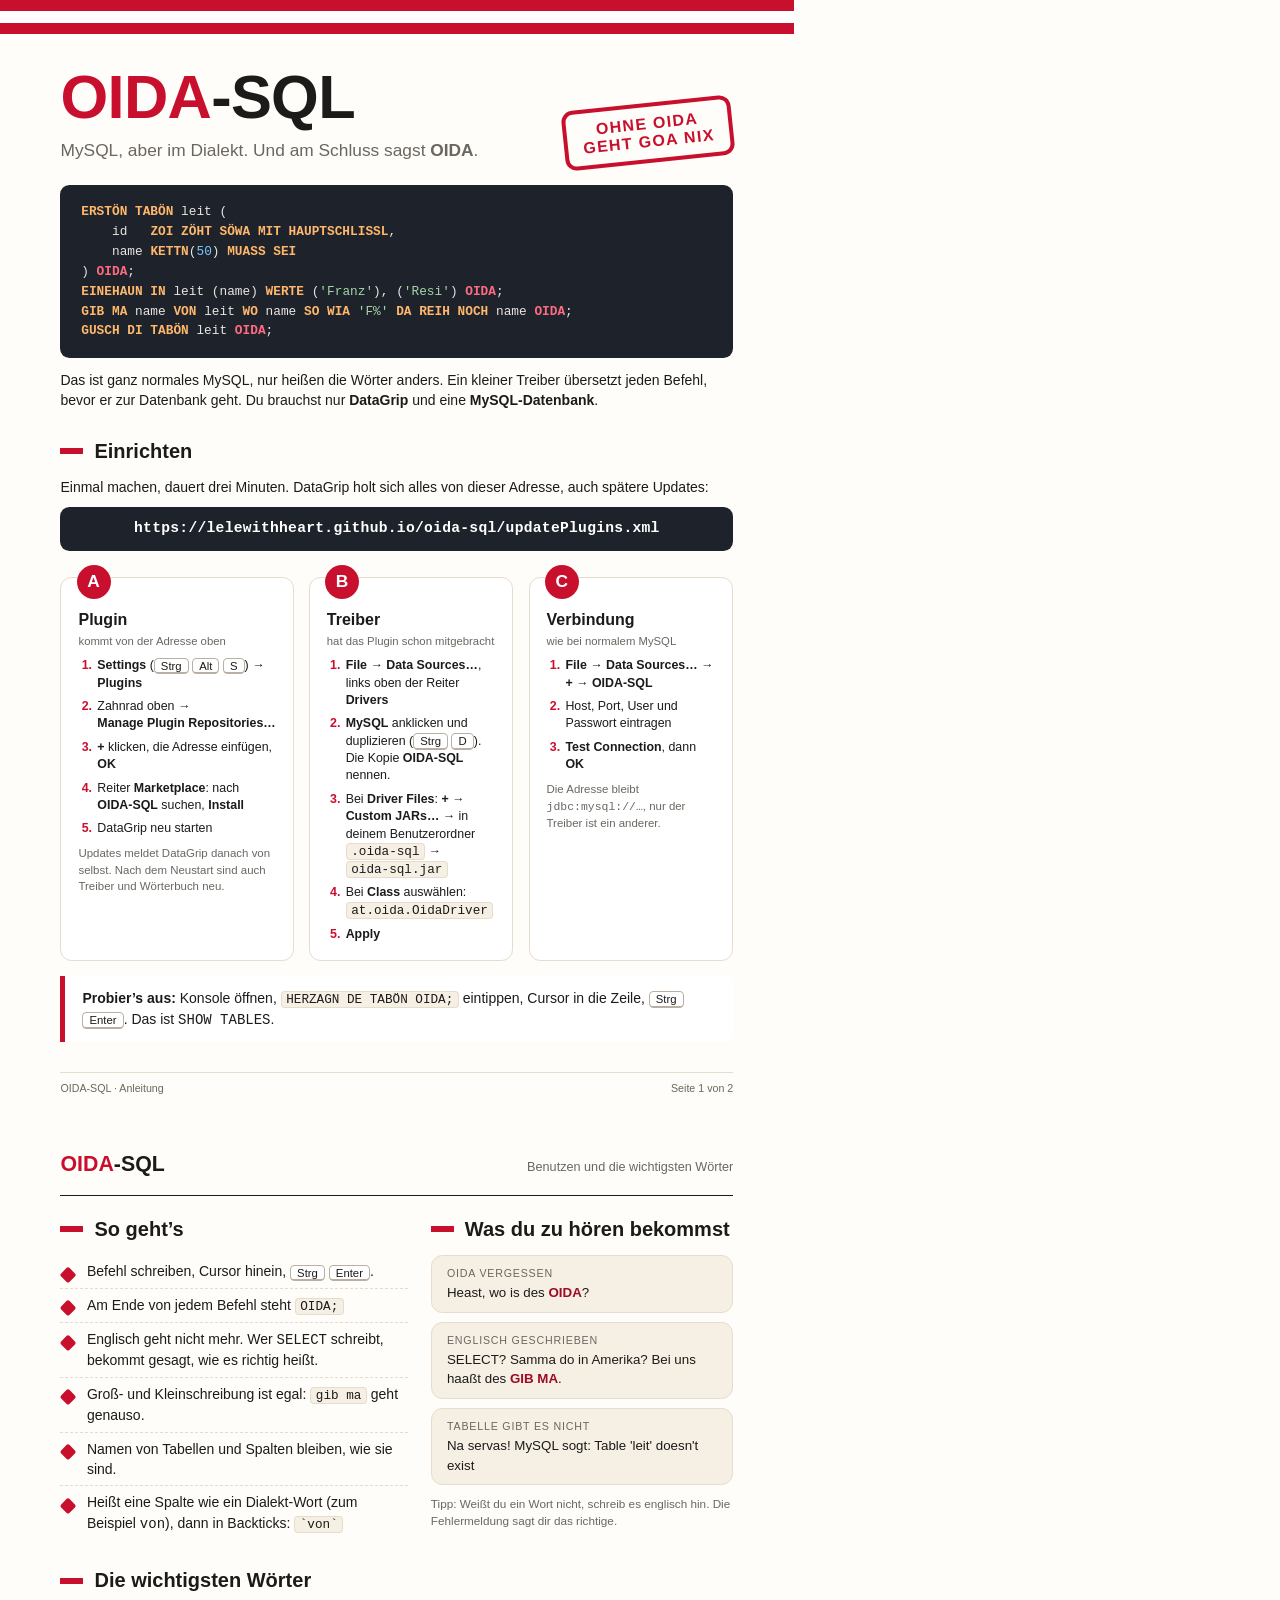
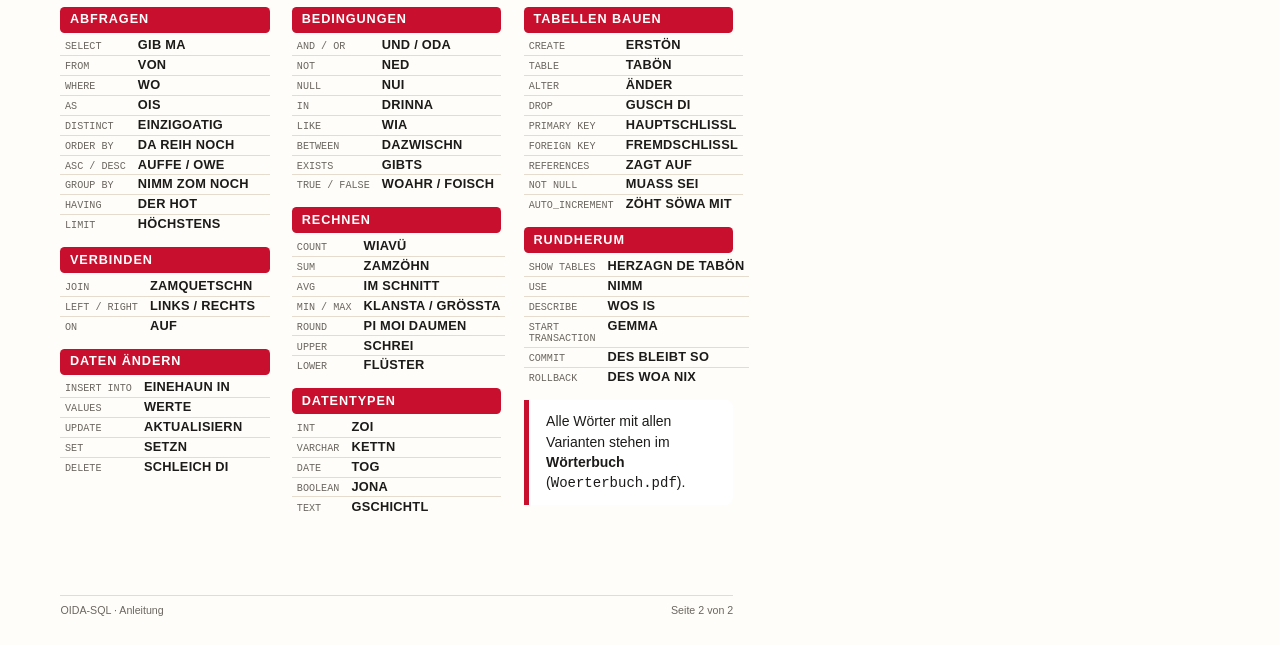
==== doku/anleitung.html @ 846abcba "Version 1.2.0: Plugin bringt den Treiber mit, Updates ueber eigene Adresse Co-Authored-By: Claude Fa" ====
<!doctype html>
<html lang="de">
<head>
<meta charset="utf-8">
<title>OIDA-SQL – Anleitung</title>
<link rel="stylesheet" href="stil.css">
</head>
<body>

<!-- ===================================================== Seite 1 -->
<div class="seite">
  <div class="fahne"></div>

  <div class="kopf">
    <div>
      <h1><span>OIDA</span>-SQL</h1>
      <div class="unter">MySQL, aber im Dialekt. Und am Schluss sagst <b>OIDA</b>.</div>
    </div>
    <div class="stempel">Ohne OIDA<br>geht goa nix</div>
  </div>

<pre class="sql"><span class="w">ERSTÖN TABÖN</span> leit (
    id   <span class="w">ZOI ZÖHT SÖWA MIT HAUPTSCHLISSL</span>,
    name <span class="w">KETTN</span>(<span class="z">50</span>) <span class="w">MUASS SEI</span>
) <span class="o">OIDA</span>;
<span class="w">EINEHAUN IN</span> leit (name) <span class="w">WERTE</span> (<span class="t">'Franz'</span>), (<span class="t">'Resi'</span>) <span class="o">OIDA</span>;
<span class="w">GIB MA</span> name <span class="w">VON</span> leit <span class="w">WO</span> name <span class="w">SO WIA</span> <span class="t">'F%'</span> <span class="w">DA REIH NOCH</span> name <span class="o">OIDA</span>;
<span class="w">GUSCH DI TABÖN</span> leit <span class="o">OIDA</span>;</pre>

  <p>Das ist ganz normales MySQL, nur heißen die Wörter anders. Ein kleiner Treiber übersetzt jeden Befehl,
     bevor er zur Datenbank geht. Du brauchst nur <b>DataGrip</b> und eine <b>MySQL-Datenbank</b>.</p>

  <h2>Einrichten</h2>
  <p>Einmal machen, dauert drei Minuten. DataGrip holt sich alles von dieser Adresse, auch spätere Updates:</p>
  <div class="adresse">https://lelewithheart.github.io/oida-sql/updatePlugins.xml</div>

  <div class="karten" style="margin-top: 7mm;">
    <div class="karte">
      <div class="buchstabe">A</div>
      <h3>Plugin</h3>
      <div class="datei">kommt von der Adresse oben</div>
      <ol>
        <li><span class="weg">Settings</span> (<kbd>Strg</kbd> <kbd>Alt</kbd> <kbd>S</kbd>) → <span class="weg">Plugins</span></li>
        <li>Zahnrad oben → <span class="weg">Manage Plugin Repositories…</span></li>
        <li><b>+</b> klicken, die Adresse einfügen, <span class="weg">OK</span></li>
        <li>Reiter <span class="weg">Marketplace</span>: nach <b>OIDA-SQL</b> suchen, <span class="weg">Install</span></li>
        <li>DataGrip neu starten</li>
      </ol>
      <p style="font-size: 8.6pt; color: var(--grau); margin: 2mm 0 0 0;">Updates meldet DataGrip danach von selbst.
         Nach dem Neustart sind auch Treiber und Wörterbuch neu.</p>
    </div>

    <div class="karte">
      <div class="buchstabe">B</div>
      <h3>Treiber</h3>
      <div class="datei">hat das Plugin schon mitgebracht</div>
      <ol>
        <li><span class="weg">File → Data Sources…</span>, links oben der Reiter <span class="weg">Drivers</span></li>
        <li><b>MySQL</b> anklicken und duplizieren (<kbd>Strg</kbd> <kbd>D</kbd>). Die Kopie <b>OIDA-SQL</b> nennen.</li>
        <li>Bei <span class="weg">Driver Files</span>: <b>+</b> → <span class="weg">Custom JARs…</span> → in deinem Benutzerordner
            <code>.oida-sql</code> → <code>oida-sql.jar</code></li>
        <li>Bei <span class="weg">Class</span> auswählen:<br><code>at.oida.OidaDriver</code></li>
        <li><span class="weg">Apply</span></li>
      </ol>
    </div>

    <div class="karte">
      <div class="buchstabe">C</div>
      <h3>Verbindung</h3>
      <div class="datei">wie bei normalem MySQL</div>
      <ol>
        <li><span class="weg">File → Data Sources…</span> → <b>+</b> → <b>OIDA-SQL</b></li>
        <li>Host, Port, User und Passwort eintragen</li>
        <li><span class="weg">Test Connection</span>, dann <span class="weg">OK</span></li>
      </ol>
      <p style="font-size: 8.6pt; color: var(--grau); margin: 2mm 0 0 0;">Die Adresse bleibt <span class="mono">jdbc:mysql://…</span>,
         nur der Treiber ist ein anderer.</p>
    </div>
  </div>

  <div class="hinweis">
    <b>Probier’s aus:</b> Konsole öffnen, <code>HERZAGN DE TABÖN OIDA;</code> eintippen, Cursor in die Zeile,
    <kbd>Strg</kbd> <kbd>Enter</kbd>. Das ist <span class="mono">SHOW TABLES</span>.
  </div>

  <div class="fuss"><span>OIDA-SQL · Anleitung</span><span>Seite 1 von 2</span></div>
</div>

<!-- ===================================================== Seite 2 -->
<div class="seite">
  <div class="kopf-klein">
    <div class="titel"><span>OIDA</span>-SQL</div>
    <div class="rechts">Benutzen und die wichtigsten Wörter</div>
  </div>

  <div class="zwei">
    <div>
      <h2 style="margin-top: 0;">So geht’s</h2>
      <ul class="regeln">
        <li>Befehl schreiben, Cursor hinein, <kbd>Strg</kbd> <kbd>Enter</kbd>.</li>
        <li>Am Ende von jedem Befehl steht <code>OIDA;</code></li>
        <li>Englisch geht nicht mehr. Wer <span class="mono">SELECT</span> schreibt, bekommt gesagt, wie es richtig heißt.</li>
        <li>Groß- und Kleinschreibung ist egal: <code>gib ma</code> geht genauso.</li>
        <li>Namen von Tabellen und Spalten bleiben, wie sie sind.</li>
        <li>Heißt eine Spalte wie ein Dialekt-Wort (zum Beispiel <span class="mono">von</span>), dann in Backticks: <code>`von`</code></li>
      </ul>
    </div>
    <div>
      <h2 style="margin-top: 0;">Was du zu hören bekommst</h2>
      <div class="blasen">
        <div class="blase"><span class="wann">OIDA vergessen</span>Heast, wo is des <b>OIDA</b>?</div>
        <div class="blase"><span class="wann">Englisch geschrieben</span>SELECT? Samma do in Amerika? Bei uns haaßt des <b>GIB MA</b>.</div>
        <div class="blase"><span class="wann">Tabelle gibt es nicht</span>Na servas! MySQL sogt: Table 'leit' doesn't exist</div>
      </div>
      <p style="font-size: 8.8pt; color: var(--grau); margin-top: 2.5mm;">Tipp: Weißt du ein Wort nicht, schreib es englisch hin.
         Die Fehlermeldung sagt dir das richtige.</p>
    </div>
  </div>

  <h2>Die wichtigsten Wörter</h2>
  <div class="reihe3 spick">
<div>
    <div class="gruppe">
      <h3>Abfragen</h3>
      <table class="woerter">
        <tr><td class="en">SELECT</td><td class="oida">GIB MA</td></tr>
        <tr><td class="en">FROM</td><td class="oida">VON</td></tr>
        <tr><td class="en">WHERE</td><td class="oida">WO</td></tr>
        <tr><td class="en">AS</td><td class="oida">OIS</td></tr>
        <tr><td class="en">DISTINCT</td><td class="oida">EINZIGOATIG</td></tr>
        <tr><td class="en">ORDER BY</td><td class="oida">DA REIH NOCH</td></tr>
        <tr><td class="en">ASC / DESC</td><td class="oida">AUFFE / OWE</td></tr>
        <tr><td class="en">GROUP BY</td><td class="oida">NIMM ZOM NOCH</td></tr>
        <tr><td class="en">HAVING</td><td class="oida">DER HOT</td></tr>
        <tr><td class="en">LIMIT</td><td class="oida">HÖCHSTENS</td></tr>
      </table>
    </div>
    <div class="gruppe">
      <h3>Verbinden</h3>
      <table class="woerter">
        <tr><td class="en">JOIN</td><td class="oida">ZAMQUETSCHN</td></tr>
        <tr><td class="en">LEFT / RIGHT</td><td class="oida">LINKS / RECHTS</td></tr>
        <tr><td class="en">ON</td><td class="oida">AUF</td></tr>
      </table>
    </div>
    <div class="gruppe">
      <h3>Daten ändern</h3>
      <table class="woerter">
        <tr><td class="en">INSERT INTO</td><td class="oida">EINEHAUN IN</td></tr>
        <tr><td class="en">VALUES</td><td class="oida">WERTE</td></tr>
        <tr><td class="en">UPDATE</td><td class="oida">AKTUALISIERN</td></tr>
        <tr><td class="en">SET</td><td class="oida">SETZN</td></tr>
        <tr><td class="en">DELETE</td><td class="oida">SCHLEICH DI</td></tr>
      </table>
    </div>
</div>
<div>
    <div class="gruppe">
      <h3>Bedingungen</h3>
      <table class="woerter">
        <tr><td class="en">AND / OR</td><td class="oida">UND / ODA</td></tr>
        <tr><td class="en">NOT</td><td class="oida">NED</td></tr>
        <tr><td class="en">NULL</td><td class="oida">NUI</td></tr>
        <tr><td class="en">IN</td><td class="oida">DRINNA</td></tr>
        <tr><td class="en">LIKE</td><td class="oida">WIA</td></tr>
        <tr><td class="en">BETWEEN</td><td class="oida">DAZWISCHN</td></tr>
        <tr><td class="en">EXISTS</td><td class="oida">GIBTS</td></tr>
        <tr><td class="en">TRUE / FALSE</td><td class="oida">WOAHR / FOISCH</td></tr>
      </table>
    </div>
    <div class="gruppe">
      <h3>Rechnen</h3>
      <table class="woerter">
        <tr><td class="en">COUNT</td><td class="oida">WIAVÜ</td></tr>
        <tr><td class="en">SUM</td><td class="oida">ZAMZÖHN</td></tr>
        <tr><td class="en">AVG</td><td class="oida">IM SCHNITT</td></tr>
        <tr><td class="en">MIN / MAX</td><td class="oida">KLANSTA / GRÖSSTA</td></tr>
        <tr><td class="en">ROUND</td><td class="oida">PI MOI DAUMEN</td></tr>
        <tr><td class="en">UPPER</td><td class="oida">SCHREI</td></tr>
        <tr><td class="en">LOWER</td><td class="oida">FLÜSTER</td></tr>
      </table>
    </div>
    <div class="gruppe">
      <h3>Datentypen</h3>
      <table class="woerter">
        <tr><td class="en">INT</td><td class="oida">ZOI</td></tr>
        <tr><td class="en">VARCHAR</td><td class="oida">KETTN</td></tr>
        <tr><td class="en">DATE</td><td class="oida">TOG</td></tr>
        <tr><td class="en">BOOLEAN</td><td class="oida">JONA</td></tr>
        <tr><td class="en">TEXT</td><td class="oida">GSCHICHTL</td></tr>
      </table>
    </div>
</div>
<div>
    <div class="gruppe">
      <h3>Tabellen bauen</h3>
      <table class="woerter">
        <tr><td class="en">CREATE</td><td class="oida">ERSTÖN</td></tr>
        <tr><td class="en">TABLE</td><td class="oida">TABÖN</td></tr>
        <tr><td class="en">ALTER</td><td class="oida">ÄNDER</td></tr>
        <tr><td class="en">DROP</td><td class="oida">GUSCH DI</td></tr>
        <tr><td class="en">PRIMARY KEY</td><td class="oida">HAUPTSCHLISSL</td></tr>
        <tr><td class="en">FOREIGN KEY</td><td class="oida">FREMDSCHLISSL</td></tr>
        <tr><td class="en">REFERENCES</td><td class="oida">ZAGT AUF</td></tr>
        <tr><td class="en">NOT NULL</td><td class="oida">MUASS SEI</td></tr>
        <tr><td class="en">AUTO_INCREMENT</td><td class="oida">ZÖHT SÖWA MIT</td></tr>
      </table>
    </div>
    <div class="gruppe">
      <h3>Rundherum</h3>
      <table class="woerter">
        <tr><td class="en">SHOW TABLES</td><td class="oida">HERZAGN DE TABÖN</td></tr>
        <tr><td class="en">USE</td><td class="oida">NIMM</td></tr>
        <tr><td class="en">DESCRIBE</td><td class="oida">WOS IS</td></tr>
        <tr><td class="en um">START TRANSACTION</td><td class="oida">GEMMA</td></tr>
        <tr><td class="en">COMMIT</td><td class="oida">DES BLEIBT SO</td></tr>
        <tr><td class="en">ROLLBACK</td><td class="oida">DES WOA NIX</td></tr>
      </table>
    </div>
    <div class="hinweis" style="margin-top:1mm">Alle Wörter mit allen Varianten stehen im <b>Wörterbuch</b> (<span class="mono">Woerterbuch.pdf</span>).</div>
</div>
</div>

    <div class="fuss"><span>OIDA-SQL · Anleitung</span><span>Seite 2 von 2</span></div>
</div>

</body>
</html>
---- doku/stil.css ----
/* Gemeinsames Aussehen für Anleitung und Wörterbuch (wird mit Edge als PDF gedruckt). */
@page { size: A4; margin: 0; }

:root {
  --rot: #c8102e;
  --rot-dunkel: #9d0c24;
  --tinte: #1c1b1a;
  --grau: #6b6660;
  --papier: #fffdf9;
  --creme: #f6efe4;
  --linie: #e6dccd;
  --code-bg: #1e222b;
  --code-text: #e8e6e1;
  --code-wort: #ffb86b;
  --code-oida: #ff6b81;
  --code-text-gruen: #a5d6a7;
  --code-zahl: #82c8ff;
}

* { box-sizing: border-box; -webkit-print-color-adjust: exact; print-color-adjust: exact; }

html, body { margin: 0; padding: 0; }

body {
  font-family: "Segoe UI", "Helvetica Neue", Arial, sans-serif;
  font-size: 10.5pt;
  line-height: 1.45;
  color: var(--tinte);
  background: var(--papier);
}

.seite {
  width: 210mm;
  min-height: 297mm;
  padding: 0 16mm 14mm 16mm;
  position: relative;
  page-break-after: always;
  break-after: page;
  background: var(--papier);
}
.seite:last-child { page-break-after: auto; break-after: auto; }

/* Rot-weiß-roter Streifen ganz oben */
.fahne { height: 9mm; margin: 0 -16mm; background: linear-gradient(to bottom, var(--rot) 0 33.3%, #fff 33.3% 66.6%, var(--rot) 66.6% 100%); }

.kopf { padding: 9mm 0 6mm 0; display: flex; align-items: flex-end; justify-content: space-between; gap: 8mm; }
.kopf h1 {
  font-family: "Bahnschrift", "Segoe UI Semibold", "Arial Narrow", sans-serif;
  font-size: 46pt; line-height: 0.95; margin: 0; letter-spacing: -0.5pt; font-weight: 700;
}
.kopf h1 span { color: var(--rot); }
.kopf .unter { font-size: 13pt; color: var(--grau); margin-top: 3mm; }
.stempel {
  flex: none; border: 1.2mm solid var(--rot); color: var(--rot); border-radius: 3mm;
  padding: 2mm 4mm; font-family: "Bahnschrift", "Segoe UI Semibold", sans-serif; font-weight: 700;
  font-size: 12pt; text-transform: uppercase; letter-spacing: 1pt; transform: rotate(-6deg); text-align: center; line-height: 1.15;
}

.kopf-klein { display: flex; align-items: baseline; justify-content: space-between; padding: 7mm 0 4mm 0; border-bottom: 0.4mm solid var(--tinte); margin-bottom: 5mm; }
.kopf-klein .titel { font-family: "Bahnschrift", "Segoe UI Semibold", sans-serif; font-weight: 700; font-size: 16pt; }
.kopf-klein .titel span { color: var(--rot); }
.kopf-klein .rechts { color: var(--grau); font-size: 9.5pt; }

h2 {
  font-family: "Bahnschrift", "Segoe UI Semibold", sans-serif; font-size: 15pt; font-weight: 700;
  margin: 7mm 0 3mm 0; display: flex; align-items: center; gap: 3mm;
}
h2::before { content: ""; width: 6mm; height: 1.6mm; background: var(--rot); display: inline-block; }
h3 { font-size: 10.5pt; margin: 0 0 1.5mm 0; }
p { margin: 0 0 2.5mm 0; }

code, .mono { font-family: "Cascadia Mono", "Cascadia Code", Consolas, "Courier New", monospace; }
code { background: var(--creme); border: 0.2mm solid var(--linie); border-radius: 1mm; padding: 0 1.2mm; font-size: 9.5pt; white-space: nowrap; }
kbd {
  font-family: "Segoe UI", sans-serif; font-size: 8.5pt; background: #fff; border: 0.25mm solid #b9b0a3;
  border-bottom-width: 0.7mm; border-radius: 1.2mm; padding: 0.2mm 1.6mm; white-space: nowrap;
}
.weg { font-weight: 600; white-space: nowrap; }

/* Dunkler Code-Kasten */
pre.sql {
  font-family: "Cascadia Mono", "Cascadia Code", Consolas, monospace; font-size: 9.6pt; line-height: 1.55;
  background: var(--code-bg); color: var(--code-text); border-radius: 2.5mm; padding: 4.5mm 5.5mm; margin: 0 0 3mm 0;
  white-space: pre-wrap; break-inside: avoid;
}
pre.sql .w { color: var(--code-wort); font-weight: 600; }
pre.sql .o { color: var(--code-oida); font-weight: 700; }
pre.sql .t { color: var(--code-text-gruen); }
pre.sql .z { color: var(--code-zahl); }
pre.sql .k { color: #8b93a3; font-style: italic; }

/* Karten für die Einrichtung */
.karten { display: grid; grid-template-columns: 1fr 1fr 1fr; gap: 4mm; }
.karte { background: #fff; border: 0.3mm solid var(--linie); border-radius: 3mm; padding: 4mm 4.5mm 3mm 4.5mm; break-inside: avoid; position: relative; }
.karte .buchstabe {
  position: absolute; top: -3.5mm; left: 4mm; width: 9mm; height: 9mm; border-radius: 50%;
  background: var(--rot); color: #fff; font-family: "Bahnschrift", sans-serif; font-weight: 700; font-size: 13pt;
  display: flex; align-items: center; justify-content: center;
}
.karte h3 { margin: 4mm 0 0.5mm 0; font-size: 12pt; font-family: "Bahnschrift", "Segoe UI Semibold", sans-serif; }
.karte .datei { color: var(--grau); font-size: 8.5pt; margin-bottom: 2mm; }
.karte ol { margin: 0; padding-left: 4.5mm; font-size: 9.3pt; line-height: 1.4; }
.karte ol li { margin-bottom: 1.6mm; padding-left: 0.5mm; }
.karte ol li::marker { color: var(--rot); font-weight: 700; }

.zwei { display: grid; grid-template-columns: 1.15fr 1fr; gap: 6mm; align-items: start; }

ul.regeln { list-style: none; margin: 0; padding: 0; }
ul.regeln li { padding: 1.6mm 0 1.6mm 7mm; position: relative; border-bottom: 0.2mm dashed var(--linie); }
ul.regeln li:last-child { border-bottom: none; }
ul.regeln li::before { content: ""; position: absolute; left: 0.5mm; top: 3.6mm; width: 3.2mm; height: 3.2mm; background: var(--rot); border-radius: 0.6mm; transform: rotate(45deg); }

/* Fehlermeldungen als Sprechblasen */
.blasen { display: flex; flex-direction: column; gap: 2.5mm; }
.blase { background: var(--creme); border-radius: 3mm; padding: 2.5mm 4mm; font-size: 10pt; position: relative; border: 0.2mm solid var(--linie); break-inside: avoid; }
.blase .wann { display: block; font-size: 8pt; color: var(--grau); text-transform: uppercase; letter-spacing: 0.6pt; margin-bottom: 0.5mm; }
.blase b { color: var(--rot-dunkel); }

/* Die Update-Adresse zum Abtippen oder Kopieren */
.adresse {
  font-family: "Cascadia Mono", "Cascadia Code", Consolas, monospace; font-size: 11pt; font-weight: 600;
  background: var(--code-bg); color: #fff; border-radius: 2.5mm; padding: 3mm 5mm; text-align: center;
  letter-spacing: 0.2pt; break-inside: avoid;
}

.hinweis { background: #fff; border-left: 1.5mm solid var(--rot); padding: 3mm 4.5mm; border-radius: 0 2mm 2mm 0; margin: 4mm 0 0 0; break-inside: avoid; }

.fuss { position: absolute; left: 16mm; right: 16mm; bottom: 7mm; display: flex; justify-content: space-between; font-size: 8pt; color: var(--grau); border-top: 0.2mm solid var(--linie); padding-top: 2mm; }

/* Tabellen (Spickzettel und Wörterbuch) */
table.woerter { width: 100%; border-collapse: collapse; font-size: 9.3pt; }
table.woerter td { padding: 0.7mm 1.5mm; line-height: 1.2; vertical-align: baseline; border-bottom: 0.2mm solid var(--linie); }
table.woerter tr:last-child td { border-bottom: none; }
table.woerter td.en { font-family: "Cascadia Mono", Consolas, monospace; font-size: 8.4pt; color: var(--grau); width: 36%; white-space: nowrap; }

/* Spickzettel in der Anleitung: drei feste Spalten, etwas enger gesetzt */
.reihe3 { display: flex; gap: 6mm; align-items: flex-start; }
.reihe3 > div { flex: 1 1 0; min-width: 0; }
.spick .gruppe { margin-bottom: 3.5mm; }
.spick .gruppe h3 { font-size: 9.5pt; padding: 1mm 2.5mm; }
.spick table.woerter td { padding: 0.55mm 1.2mm; line-height: 1.15; }
/* Das Dialekt-Wort bleibt in einer Zeile. Nur besonders lange englische Einträge (Klasse "um") dürfen umbrechen. */
.spick table.woerter td.en { width: 1%; padding-right: 2mm; font-size: 7.6pt; }
.spick table.woerter td.en.um { white-space: normal; }
.spick table.woerter td.oida { font-size: 9.6pt; white-space: nowrap; }
table.woerter td.oida { font-family: "Bahnschrift", "Segoe UI Semibold", sans-serif; font-weight: 600; font-size: 10pt; letter-spacing: 0.2pt; }
table.woerter td.oida .oder { color: var(--grau); font-weight: 400; font-family: "Segoe UI", sans-serif; font-size: 8pt; padding: 0 1mm; }
table.woerter td.oida .auch { color: var(--grau); font-weight: 400; font-family: "Segoe UI", sans-serif; font-size: 7.6pt; margin-left: 1.5mm; }

.spalten { column-count: 2; column-gap: 8mm; }
.spalten-3 { column-count: 3; column-gap: 6mm; }
.gruppe { break-inside: avoid; margin: 0 0 5mm 0; }
.gruppe h3 {
  font-family: "Bahnschrift", "Segoe UI Semibold", sans-serif; font-size: 10.5pt; text-transform: uppercase; letter-spacing: 0.7pt;
  color: #fff; background: var(--rot); padding: 1.2mm 2.5mm; border-radius: 1.2mm; margin: 0 0 1mm 0;
}
.gruppe.hell h3 { background: var(--tinte); }

table.abc { width: 100%; border-collapse: collapse; font-size: 8.6pt; }
table.abc td { padding: 0.4mm 1mm; line-height: 1.2; border-bottom: 0.15mm solid var(--linie); vertical-align: baseline; }
table.abc td.oida { font-family: "Bahnschrift", "Segoe UI Semibold", sans-serif; font-weight: 600; font-size: 8.6pt; }
/* Das englische Wort darf umbrechen, damit in schmalen Spalten nichts übereinander läuft */
table.abc td.en { font-family: "Cascadia Mono", Consolas, monospace; font-size: 7.4pt; color: var(--grau); text-align: right; overflow-wrap: anywhere; }
.anfang { font-family: "Bahnschrift", sans-serif; font-weight: 700; color: var(--rot); font-size: 11.5pt; line-height: 1.2; margin: 3mm 0 0.5mm 0; break-after: avoid; }

/* Abc-Teil des Wörterbuchs: eine Zeile je Wort. Passt das englische Wort nicht mehr daneben,
   rutscht es als Ganzes in die nächste Zeile (kein Umbruch mitten im Wort). */
.abcblock { break-inside: avoid; }
.abcblock .z { display: flex; flex-wrap: wrap; justify-content: space-between; align-items: baseline; gap: 0 2mm;
  padding: 0.3mm 1mm; border-bottom: 0.15mm solid var(--linie); line-height: 1.2; }
.abcblock .o { font-family: "Bahnschrift", "Segoe UI Semibold", sans-serif; font-weight: 600; font-size: 8.3pt; }
.abcblock .e { font-family: "Cascadia Mono", Consolas, monospace; font-size: 7.2pt; color: var(--grau); white-space: nowrap; margin-left: auto; }
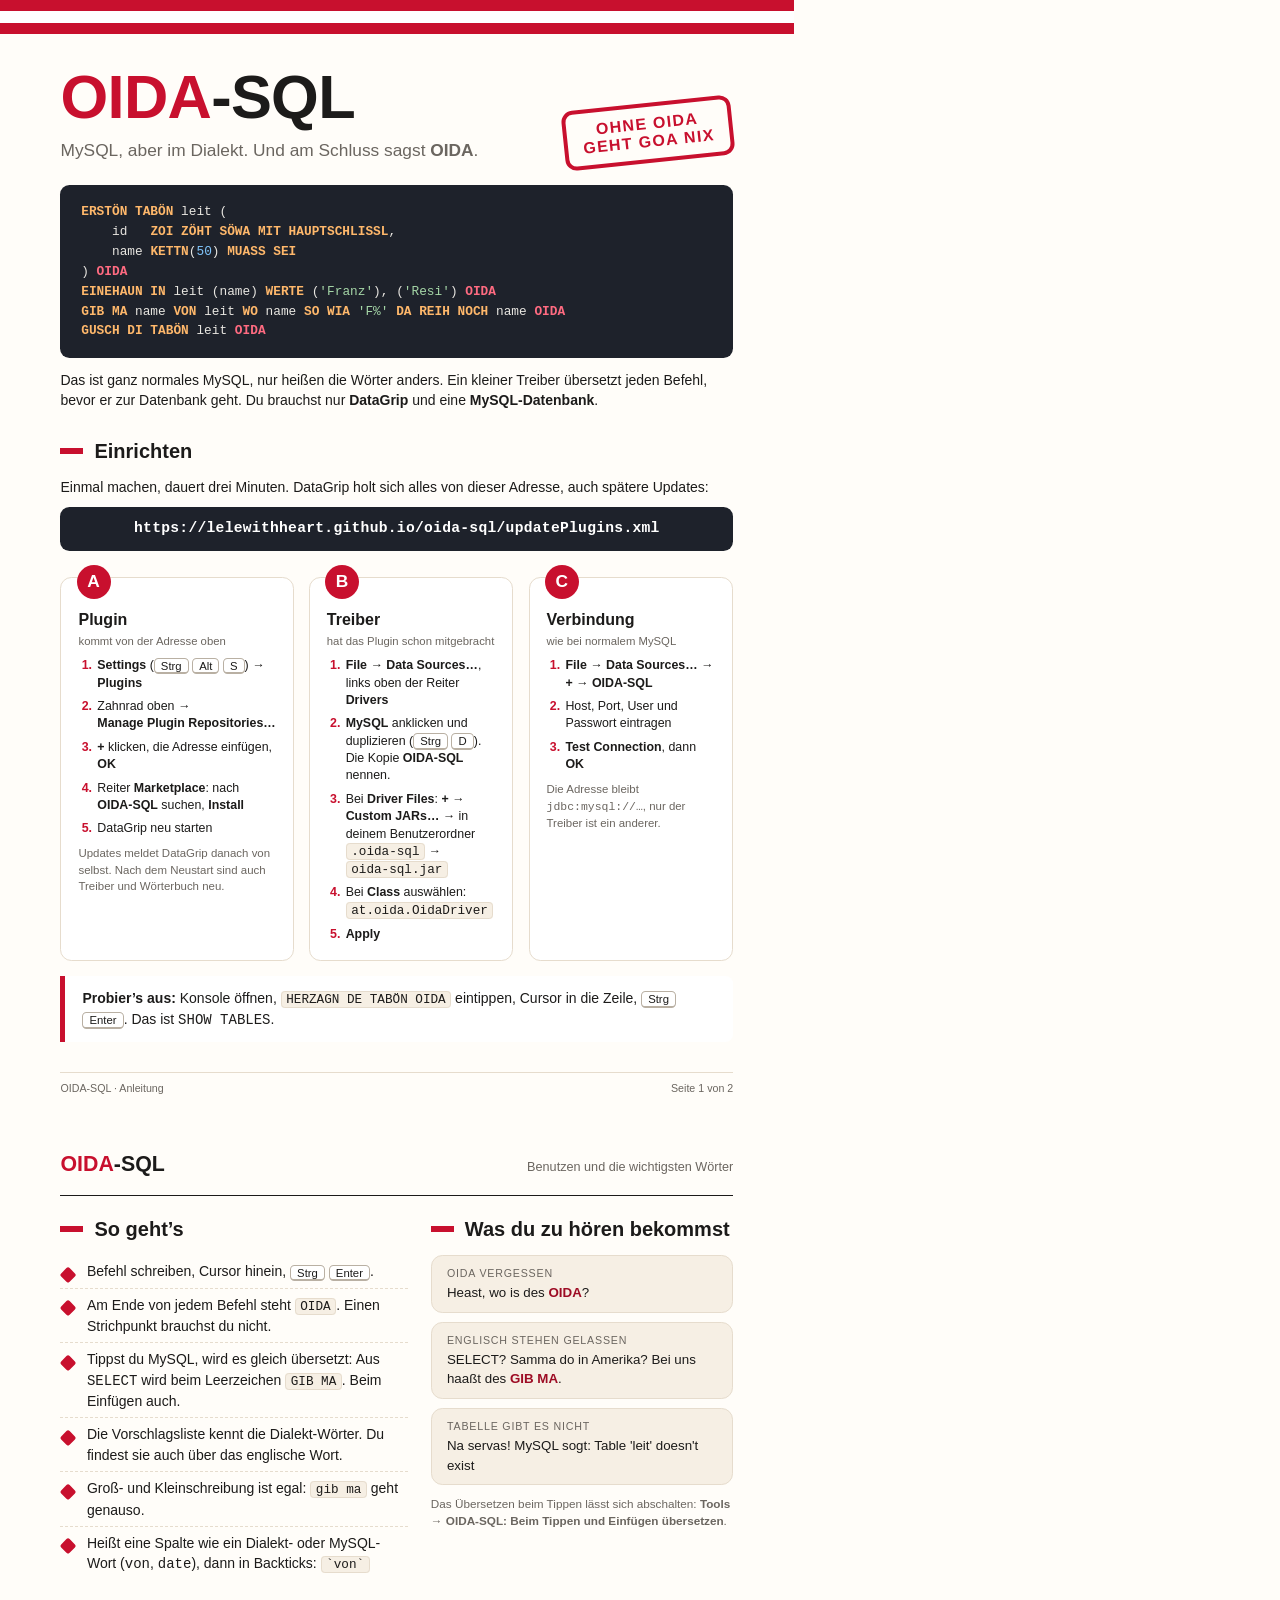
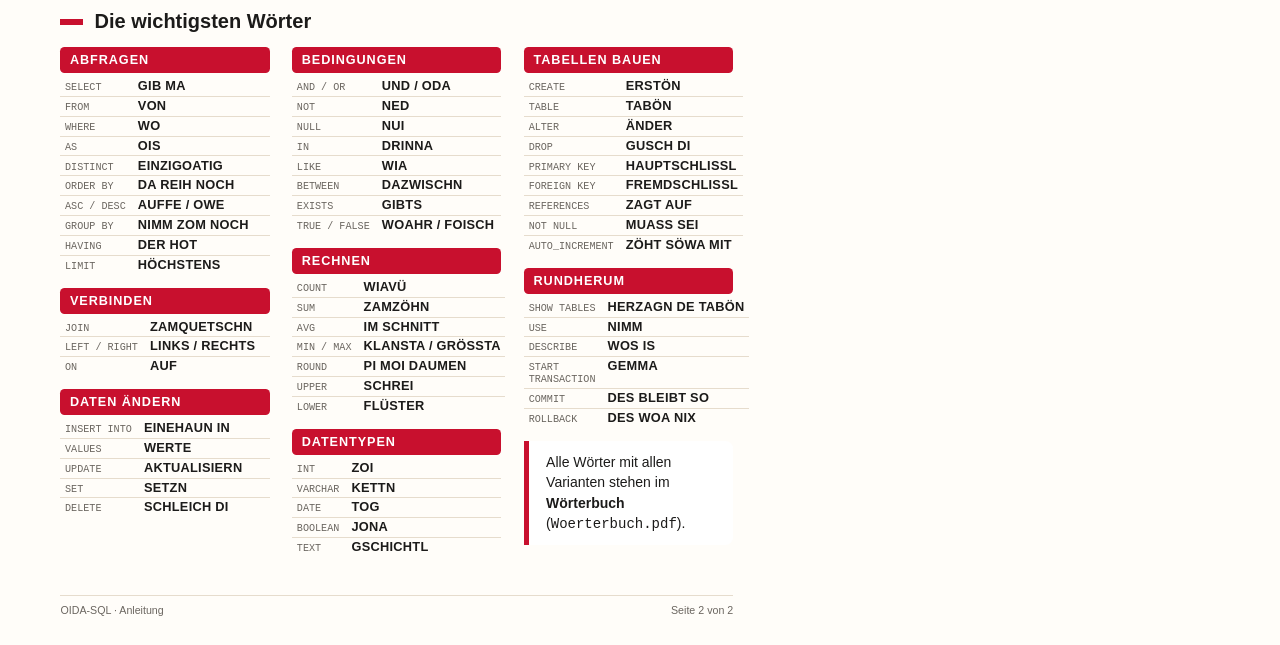
==== commit 70f16221: "Version 1.3.0: OIDA statt Strichpunkt, Uebersetzen beim Tippen und Einfuegen, Vorschlaege Co-Authore" ====
--- a/doku/anleitung.html
+++ b/doku/anleitung.html
@@ -22,10 +22,10 @@
 <pre class="sql"><span class="w">ERSTÖN TABÖN</span> leit (
     id   <span class="w">ZOI ZÖHT SÖWA MIT HAUPTSCHLISSL</span>,
     name <span class="w">KETTN</span>(<span class="z">50</span>) <span class="w">MUASS SEI</span>
-) <span class="o">OIDA</span>;
-<span class="w">EINEHAUN IN</span> leit (name) <span class="w">WERTE</span> (<span class="t">'Franz'</span>), (<span class="t">'Resi'</span>) <span class="o">OIDA</span>;
-<span class="w">GIB MA</span> name <span class="w">VON</span> leit <span class="w">WO</span> name <span class="w">SO WIA</span> <span class="t">'F%'</span> <span class="w">DA REIH NOCH</span> name <span class="o">OIDA</span>;
-<span class="w">GUSCH DI TABÖN</span> leit <span class="o">OIDA</span>;</pre>
+) <span class="o">OIDA</span>
+<span class="w">EINEHAUN IN</span> leit (name) <span class="w">WERTE</span> (<span class="t">'Franz'</span>), (<span class="t">'Resi'</span>) <span class="o">OIDA</span>
+<span class="w">GIB MA</span> name <span class="w">VON</span> leit <span class="w">WO</span> name <span class="w">SO WIA</span> <span class="t">'F%'</span> <span class="w">DA REIH NOCH</span> name <span class="o">OIDA</span>
+<span class="w">GUSCH DI TABÖN</span> leit <span class="o">OIDA</span></pre>
 
   <p>Das ist ganz normales MySQL, nur heißen die Wörter anders. Ein kleiner Treiber übersetzt jeden Befehl,
      bevor er zur Datenbank geht. Du brauchst nur <b>DataGrip</b> und eine <b>MySQL-Datenbank</b>.</p>
@@ -79,7 +79,7 @@
   </div>
 
   <div class="hinweis">
-    <b>Probier’s aus:</b> Konsole öffnen, <code>HERZAGN DE TABÖN OIDA;</code> eintippen, Cursor in die Zeile,
+    <b>Probier’s aus:</b> Konsole öffnen, <code>HERZAGN DE TABÖN OIDA</code> eintippen, Cursor in die Zeile,
     <kbd>Strg</kbd> <kbd>Enter</kbd>. Das ist <span class="mono">SHOW TABLES</span>.
   </div>
 
@@ -98,22 +98,22 @@
       <h2 style="margin-top: 0;">So geht’s</h2>
       <ul class="regeln">
         <li>Befehl schreiben, Cursor hinein, <kbd>Strg</kbd> <kbd>Enter</kbd>.</li>
-        <li>Am Ende von jedem Befehl steht <code>OIDA;</code></li>
-        <li>Englisch geht nicht mehr. Wer <span class="mono">SELECT</span> schreibt, bekommt gesagt, wie es richtig heißt.</li>
+        <li>Am Ende von jedem Befehl steht <code>OIDA</code>. Einen Strichpunkt brauchst du nicht.</li>
+        <li>Tippst du MySQL, wird es gleich übersetzt: Aus <span class="mono">SELECT</span> wird beim Leerzeichen <code>GIB MA</code>. Beim Einfügen auch.</li>
+        <li>Die Vorschlagsliste kennt die Dialekt-Wörter. Du findest sie auch über das englische Wort.</li>
         <li>Groß- und Kleinschreibung ist egal: <code>gib ma</code> geht genauso.</li>
-        <li>Namen von Tabellen und Spalten bleiben, wie sie sind.</li>
-        <li>Heißt eine Spalte wie ein Dialekt-Wort (zum Beispiel <span class="mono">von</span>), dann in Backticks: <code>`von`</code></li>
+        <li>Heißt eine Spalte wie ein Dialekt- oder MySQL-Wort (<span class="mono">von</span>, <span class="mono">date</span>), dann in Backticks: <code>`von`</code></li>
       </ul>
     </div>
     <div>
       <h2 style="margin-top: 0;">Was du zu hören bekommst</h2>
       <div class="blasen">
         <div class="blase"><span class="wann">OIDA vergessen</span>Heast, wo is des <b>OIDA</b>?</div>
-        <div class="blase"><span class="wann">Englisch geschrieben</span>SELECT? Samma do in Amerika? Bei uns haaßt des <b>GIB MA</b>.</div>
+        <div class="blase"><span class="wann">Englisch stehen gelassen</span>SELECT? Samma do in Amerika? Bei uns haaßt des <b>GIB MA</b>.</div>
         <div class="blase"><span class="wann">Tabelle gibt es nicht</span>Na servas! MySQL sogt: Table 'leit' doesn't exist</div>
       </div>
-      <p style="font-size: 8.8pt; color: var(--grau); margin-top: 2.5mm;">Tipp: Weißt du ein Wort nicht, schreib es englisch hin.
-         Die Fehlermeldung sagt dir das richtige.</p>
+      <p style="font-size: 8.8pt; color: var(--grau); margin-top: 2.5mm;">Das Übersetzen beim Tippen lässt sich abschalten:
+         <b>Tools → OIDA-SQL: Beim Tippen und Einfügen übersetzen</b>.</p>
     </div>
   </div>
 
